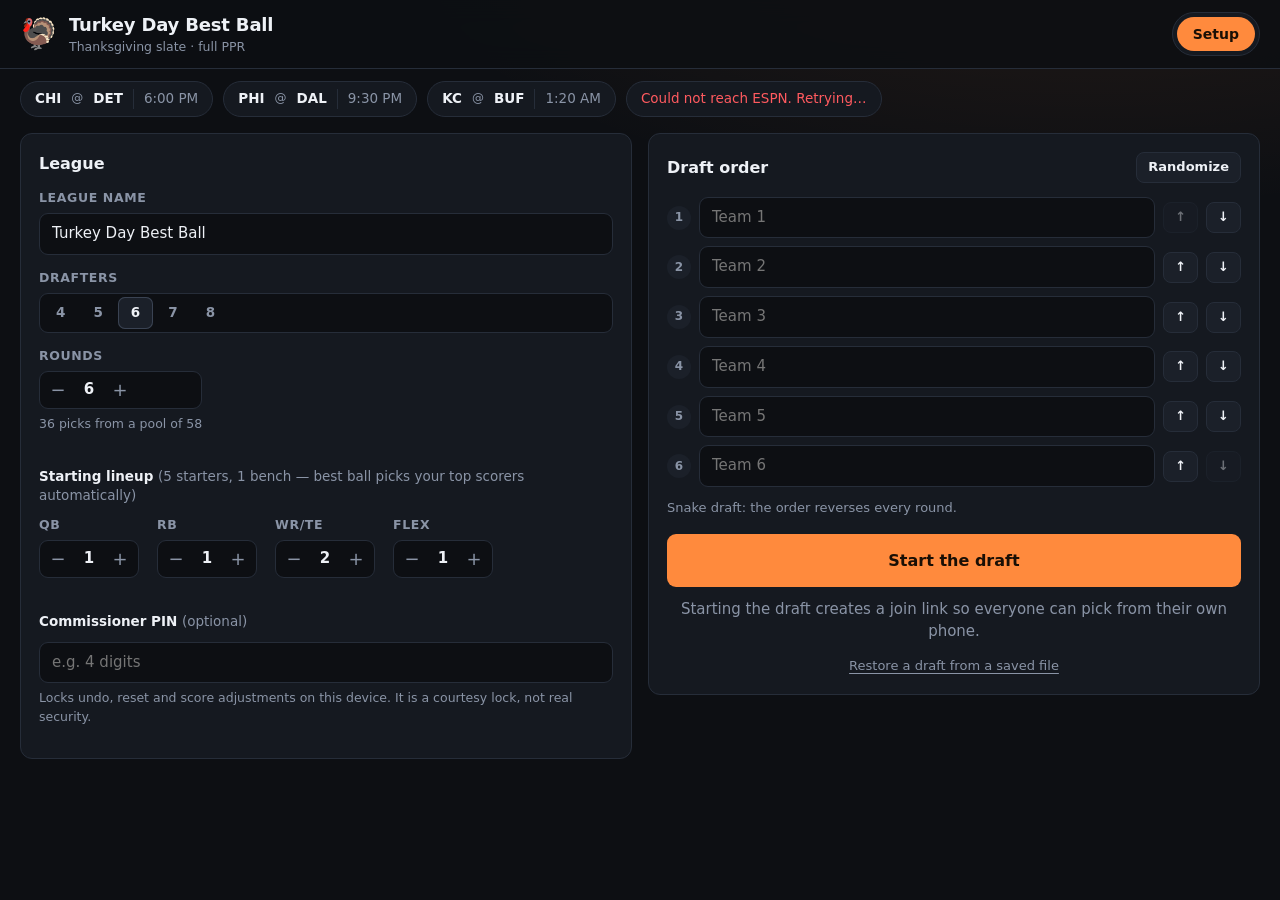
==== live/index.html @ 7f5d502e "Add /live/: phone drafting with live sync through a pub/sub relay Separate copy of the app so the ma" ====
<!doctype html>
<html lang="en">
<head>
<meta charset="utf-8">
<meta name="viewport" content="width=device-width, initial-scale=1, viewport-fit=cover">
<title>Turkey Day Best Ball · Live Draft</title>
<meta name="description" content="Thanksgiving slate best ball draft with live PPR scoring.">
<meta name="theme-color" content="#0d0f13">
<link rel="icon" href="data:image/svg+xml,%3Csvg xmlns='http://www.w3.org/2000/svg' viewBox='0 0 100 100'%3E%3Ctext y='.9em' font-size='90'%3E%F0%9F%A6%83%3C/text%3E%3C/svg%3E">
<link rel="stylesheet" href="../styles.css">
<link rel="stylesheet" href="live.css">
</head>
<body>
<header class="top">
  <div class="brand">
    <span class="logo" aria-hidden="true">🦃</span>
    <div>
      <h1 id="leagueName">Turkey Day Best Ball</h1>
      <p id="subline">Thanksgiving slate · full PPR</p>
    </div>
  </div>
  <nav id="tabs" aria-label="Sections"></nav>
</header>
<section id="games" class="games" aria-label="Today's games"></section>
<main id="view"><p class="loading">Loading player pool…</p></main>
<input type="file" id="restoreFile" accept="application/json,.json" hidden>
<div id="toast" role="status" aria-live="polite"></div>
<script src="app.js" defer></script>
</body>
</html>
---- styles.css ----
:root {
  --bg: #0d0f13;
  --panel: #151920;
  --panel2: #1b2029;
  --line: #262d39;
  --text: #eef1f6;
  --muted: #8a94a6;
  --accent: #ff8a3d;
  --accent-ink: #1a0f05;
  --live: #ff5a5f;
  --good: #3ddc97;
  --qb: #f472b6;
  --rb: #34d399;
  --wr: #60a5fa;
  --te: #c4a1ff;
  --r: 12px;
  color-scheme: dark;
}
* { box-sizing: border-box; }
html, body { margin: 0; }
body {
  background: radial-gradient(1200px 500px at 85% -10%, rgba(255, 138, 61, .10), transparent 60%), var(--bg);
  color: var(--text);
  font: 15px/1.45 ui-sans-serif, system-ui, -apple-system, "Segoe UI", Roboto, Helvetica, Arial, sans-serif;
  -webkit-font-smoothing: antialiased;
  min-height: 100vh;
  padding-bottom: env(safe-area-inset-bottom);
}
h1, h2, h3, p { margin: 0; }
button, input, select { font: inherit; color: inherit; }
button { cursor: pointer; }
button:disabled { opacity: .4; cursor: not-allowed; }
.muted { color: var(--muted); }
.pad { padding: 18px; }
.r { text-align: right; }
.grow { flex: 1; }

/* header */
.top {
  position: sticky; top: 0; z-index: 20;
  display: flex; align-items: center; gap: 16px; flex-wrap: wrap;
  padding: 12px 20px;
  background: rgba(13, 15, 19, .88); backdrop-filter: blur(12px);
  border-bottom: 1px solid var(--line);
}
.brand { display: flex; align-items: center; gap: 12px; min-width: 0; flex: 1; }
.logo { font-size: 30px; line-height: 1; }
.brand h1 { font-size: 18px; font-weight: 750; letter-spacing: -.01em; white-space: nowrap; overflow: hidden; text-overflow: ellipsis; }
.brand p { font-size: 12.5px; color: var(--muted); }
#tabs { display: flex; gap: 4px; background: var(--panel); border: 1px solid var(--line); border-radius: 999px; padding: 4px; }
.tab { border: 0; background: none; padding: 7px 16px; border-radius: 999px; color: var(--muted); font-weight: 600; font-size: 14px; }
.tab.on { background: var(--accent); color: var(--accent-ink); }

/* games strip */
.games { display: flex; gap: 10px; padding: 12px 20px; overflow-x: auto; }
.game {
  display: flex; align-items: center; gap: 10px; flex: 0 0 auto;
  background: var(--panel); border: 1px solid var(--line); border-radius: 999px;
  padding: 7px 14px; font-size: 13.5px; font-variant-numeric: tabular-nums;
}
.game.in { border-color: rgba(255, 90, 95, .5); }
.game.err { color: var(--live); }
.gteam { display: inline-flex; gap: 6px; align-items: baseline; }
.gteam i { font-style: normal; font-weight: 700; }
.at { color: var(--muted); font-size: 12px; }
.gstat { color: var(--muted); padding-left: 10px; border-left: 1px solid var(--line); display: inline-flex; align-items: center; gap: 6px; }
.game.in .gstat { color: var(--live); font-weight: 600; }
.dot { width: 7px; height: 7px; border-radius: 50%; background: var(--live); display: inline-block; animation: pulse 1.4s infinite; }
@keyframes pulse { 50% { opacity: .25; } }

main { padding: 4px 20px 60px; max-width: 1500px; margin: 0 auto; }
.loading { padding: 60px 0; text-align: center; color: var(--muted); }
.panel { background: var(--panel); border: 1px solid var(--line); border-radius: var(--r); padding: 18px; }
.panel.narrow { max-width: 460px; margin: 30px auto; }
.panel h2 { font-size: 16px; display: flex; align-items: center; justify-content: space-between; gap: 10px; margin-bottom: 14px; }
.panel h3 { font-size: 13.5px; margin: 20px 0 10px; }
.panel h3 .muted { font-weight: 400; }

/* buttons + inputs */
.primary, .ghost, .danger, .draftbtn { border-radius: 9px; border: 1px solid transparent; padding: 9px 16px; font-weight: 650; }
.primary { background: var(--accent); color: var(--accent-ink); }
.primary:hover { filter: brightness(1.08); }
.ghost { background: var(--panel2); border-color: var(--line); }
.ghost:hover:not(:disabled) { border-color: #3a4353; }
.danger { background: transparent; border-color: rgba(255, 90, 95, .5); color: var(--live); }
.draftbtn { background: transparent; border-color: var(--accent); color: var(--accent); }
.draftbtn:hover { background: var(--accent); color: var(--accent-ink); }
.link { background: none; border: 0; padding: 0; color: var(--muted); text-decoration: underline; text-underline-offset: 3px; font-size: 13px; }
.link:hover { color: var(--text); }
.center { text-align: center; margin-top: 12px; }
code { background: var(--bg); border: 1px solid var(--line); border-radius: 5px; padding: 0 5px; font-size: 12.5px; }
.sm { padding: 5px 11px; font-size: 13px; border-radius: 8px; }
.big { width: 100%; padding: 14px; font-size: 16px; margin-top: 16px; }
input:not([type=checkbox]), select {
  background: var(--bg); border: 1px solid var(--line); border-radius: 9px; padding: 9px 12px; width: 100%; min-width: 0;
}
input:focus, select:focus, button:focus-visible { outline: 2px solid var(--accent); outline-offset: 1px; }
.seg { display: inline-flex; background: var(--bg); border: 1px solid var(--line); border-radius: 9px; padding: 3px; gap: 2px; }
.seg button { border: 0; background: none; padding: 6px 13px; border-radius: 7px; color: var(--muted); font-weight: 600; font-size: 13.5px; }
.seg button.on { background: var(--panel2); color: var(--text); box-shadow: inset 0 0 0 1px #3a4353; }

/* setup */
.setup { display: grid; grid-template-columns: repeat(auto-fit, minmax(320px, 1fr)); gap: 16px; align-items: start; }
.field { display: flex; flex-direction: column; gap: 6px; margin-bottom: 14px; }
.field label { font-size: 12.5px; color: var(--muted); font-weight: 600; text-transform: uppercase; letter-spacing: .05em; }
.field small { color: var(--muted); font-size: 12.5px; }
.row { display: flex; gap: 18px; flex-wrap: wrap; }
.stepper { display: inline-flex; align-items: center; background: var(--bg); border: 1px solid var(--line); border-radius: 9px; }
.stepper button { border: 0; background: none; width: 36px; height: 36px; font-size: 18px; color: var(--muted); }
.stepper output { min-width: 26px; text-align: center; font-weight: 700; font-variant-numeric: tabular-nums; }
.order { list-style: none; margin: 0; padding: 0; display: grid; gap: 8px; }
.order li { display: flex; gap: 8px; align-items: center; }
.order .num { width: 24px; height: 24px; flex: 0 0 24px; border-radius: 50%; background: var(--panel2); display: grid; place-items: center; font-size: 12px; font-weight: 700; color: var(--muted); }
.order + .muted { margin-top: 12px; font-size: 13px; }
.btnrow { display: flex; gap: 8px; flex-wrap: wrap; margin: 12px 0; }
.inline { display: flex; gap: 8px; }
.inline input[type=number] { max-width: 110px; }
.adjlist { list-style: none; padding: 0; margin: 14px 0 0; display: grid; gap: 6px; }
.adjlist li { display: flex; gap: 10px; align-items: center; }

/* draft */
.draft { display: grid; grid-template-columns: minmax(0, 1fr); gap: 16px; align-items: start; }
.col { display: grid; gap: 14px; min-width: 0; }
.col.side { display: none; }
@media (min-width: 1150px) {
  .draft { grid-template-columns: minmax(430px, 520px) minmax(0, 1fr); }
  .col.side { display: grid; position: sticky; top: 76px; }
}
.clock {
  background: linear-gradient(120deg, rgba(255, 138, 61, .20), rgba(255, 138, 61, .04) 70%), var(--panel);
  border: 1px solid rgba(255, 138, 61, .45); border-radius: var(--r); padding: 16px 18px; display: grid; gap: 10px;
}
.eyebrow { display: block; font-size: 12px; text-transform: uppercase; letter-spacing: .08em; color: var(--accent); font-weight: 700; }
.eyebrow em { font-style: normal; color: var(--muted); font-weight: 500; }
.clock strong { font-size: 26px; letter-spacing: -.02em; margin-right: 8px; }
.otc { color: var(--muted); }
.mine { display: flex; gap: 6px; flex-wrap: wrap; align-items: center; font-size: 13px; }
.deck { margin-left: auto; color: var(--muted); }
.pool { padding: 0; overflow: hidden; }
.tools { display: flex; gap: 10px; flex-wrap: wrap; align-items: center; padding: 14px; border-bottom: 1px solid var(--line); }
.tools input[type=search] { flex: 1; min-width: 140px; width: auto; }
.check { display: inline-flex; gap: 6px; align-items: center; font-size: 13px; color: var(--muted); white-space: nowrap; }
.thead, .prow { display: grid; grid-template-columns: 40px minmax(0, 1fr) 52px 132px; gap: 10px; align-items: center; padding: 0 14px; }
.thead { font-size: 11.5px; text-transform: uppercase; letter-spacing: .06em; color: var(--muted); padding-top: 9px; padding-bottom: 9px; border-bottom: 1px solid var(--line); }
#poolRows { max-height: calc(100vh - 330px); min-height: 320px; overflow-y: auto; }
.prow { padding-top: 9px; padding-bottom: 9px; border-bottom: 1px solid rgba(38, 45, 57, .6); }
.prow:hover { background: var(--panel2); }
.prow.pending { background: rgba(255, 138, 61, .10); }
.prow.taken { opacity: .38; }
.adp { font-weight: 700; color: var(--muted); font-variant-numeric: tabular-nums; }
.who { min-width: 0; }
.who b { font-weight: 650; }
.who small { display: block; color: var(--muted); font-size: 12.5px; }
.proj { font-variant-numeric: tabular-nums; font-weight: 600; }
.act { display: flex; gap: 6px; justify-content: flex-end; }
.gone { color: var(--muted); font-size: 12.5px; }
.foot { padding: 12px 14px; font-size: 12px; color: var(--muted); }
.chip { display: inline-block; font-size: 11px; font-weight: 750; padding: 1px 6px; border-radius: 5px; letter-spacing: .02em; }
.chip.QB { background: rgba(244, 114, 182, .16); color: var(--qb); }
.chip.RB { background: rgba(52, 211, 153, .16); color: var(--rb); }
.chip.WR { background: rgba(96, 165, 250, .16); color: var(--wr); }
.chip.TE { background: rgba(196, 161, 255, .16); color: var(--te); }
.inj { display: inline-grid; place-items: center; width: 16px; height: 16px; margin-left: 6px; border-radius: 4px; background: rgba(255, 90, 95, .18); color: var(--live); font-size: 10.5px; font-weight: 800; vertical-align: 1px; }
.livetag { color: var(--live); font-weight: 750; font-size: 11px; letter-spacing: .04em; }
.fintag { color: var(--muted); font-weight: 700; font-size: 11px; letter-spacing: .04em; }

/* board */
.boardwrap { overflow-x: auto; }
.board { display: grid; grid-template-columns: repeat(var(--n), minmax(112px, 1fr)); gap: 6px; min-width: calc(var(--n) * 118px); }
.bh { font-size: 12.5px; font-weight: 700; text-align: center; padding: 8px 4px; border-radius: 8px; background: var(--panel2); white-space: nowrap; overflow: hidden; text-overflow: ellipsis; }
.bh.on { background: var(--accent); color: var(--accent-ink); }
.cell { border-radius: 9px; padding: 8px 9px; min-height: 66px; display: flex; flex-direction: column; gap: 1px; border: 1px solid transparent; min-width: 0; }
.cell .pn { font-size: 10.5px; color: rgba(255, 255, 255, .55); font-variant-numeric: tabular-nums; }
.cell b { font-size: 13px; line-height: 1.2; font-weight: 650; overflow: hidden; text-overflow: ellipsis; }
.cell small { font-size: 11px; opacity: .8; }
.cell.empty { background: transparent; border: 1px dashed var(--line); }
.cell.empty .pn { color: var(--muted); }
.cell.cur { border: 1px solid var(--accent); background: rgba(255, 138, 61, .10); }
.cell.cur b { color: var(--accent); font-size: 12px; }
.cell.QB { background: rgba(244, 114, 182, .20); border-color: rgba(244, 114, 182, .35); }
.cell.RB { background: rgba(52, 211, 153, .18); border-color: rgba(52, 211, 153, .32); }
.cell.WR { background: rgba(96, 165, 250, .20); border-color: rgba(96, 165, 250, .35); }
.cell.TE { background: rgba(196, 161, 255, .20); border-color: rgba(196, 161, 255, .35); }

/* scores */
.scorebar { display: flex; gap: 10px; align-items: center; flex-wrap: wrap; margin-bottom: 14px; font-size: 13px; }
.cards { display: grid; grid-template-columns: repeat(auto-fill, minmax(310px, 1fr)); gap: 14px; align-items: start; }
.card { background: var(--panel); border: 1px solid var(--line); border-radius: var(--r); overflow: hidden; }
.card.lead { border-color: rgba(255, 138, 61, .6); box-shadow: 0 0 0 1px rgba(255, 138, 61, .25), 0 12px 40px -18px rgba(255, 138, 61, .5); }
.card header { display: flex; align-items: center; gap: 12px; padding: 14px 16px 6px; }
.rank { width: 28px; height: 28px; flex: 0 0 28px; border-radius: 8px; background: var(--panel2); display: grid; place-items: center; font-weight: 800; font-size: 13px; color: var(--muted); }
.card.lead .rank { background: var(--accent); color: var(--accent-ink); }
.card h3 { flex: 1; font-size: 17px; min-width: 0; overflow: hidden; text-overflow: ellipsis; white-space: nowrap; }
.tot { text-align: right; line-height: 1.1; }
.tot strong { font-size: 26px; font-variant-numeric: tabular-nums; letter-spacing: -.02em; }
.tot small { display: block; color: var(--muted); font-size: 11.5px; }
.status { padding: 0 16px 10px 56px; font-size: 12.5px; color: var(--muted); min-height: 18px; }
.card ul { list-style: none; margin: 0; padding: 0; border-top: 1px solid var(--line); }
.card li { display: grid; grid-template-columns: 46px minmax(0, 1fr) auto; gap: 10px; align-items: center; padding: 9px 16px; border-bottom: 1px solid rgba(38, 45, 57, .6); }
.card li:last-child { border-bottom: 0; }
.card li.bn { opacity: .55; background: rgba(0, 0, 0, .18); }
.slot { font-size: 10.5px; font-weight: 750; color: var(--muted); letter-spacing: .05em; }
.card .who small { display: inline; }
.card .who .l1 { display: block; white-space: nowrap; overflow: hidden; text-overflow: ellipsis; }
.card .who .line { display: block; white-space: nowrap; overflow: hidden; text-overflow: ellipsis; }
.pp { font-weight: 700; font-variant-numeric: tabular-nums; font-size: 16px; display: inline-flex; align-items: center; gap: 6px; }
.card li.pre .pp { color: var(--muted); font-weight: 500; }
.rules { margin-top: 20px; color: var(--muted); font-size: 13px; }
.rules summary { cursor: pointer; font-weight: 600; }
.rules p { margin-top: 8px; max-width: 80ch; }

#toast {
  position: fixed; left: 50%; bottom: 26px; transform: translate(-50%, 20px);
  background: #f4f5f7; color: #111; padding: 10px 18px; border-radius: 999px; font-weight: 600; font-size: 14px;
  opacity: 0; pointer-events: none; transition: .2s; z-index: 50; max-width: 90vw; text-align: center;
}
#toast.show { opacity: 1; transform: translate(-50%, 0); }

@media (max-width: 640px) {
  .top { padding: 10px 14px; gap: 10px; }
  #tabs { width: 100%; }
  .tab { flex: 1; padding: 7px 6px; }
  .games, main { padding-left: 14px; padding-right: 14px; }
  .thead, .prow { grid-template-columns: 30px minmax(0, 1fr) 44px 118px; gap: 8px; padding-left: 12px; padding-right: 12px; }
  .clock strong { font-size: 22px; display: block; }
  #poolRows { max-height: none; }
  .deck { margin-left: 0; width: 100%; }
}
@media (prefers-reduced-motion: reduce) { .dot { animation: none; } #toast { transition: none; } }
---- live/live.css ----
/* Extras for the phone-drafting version; base styles come from ../styles.css */
.invite {
  display: flex; gap: 14px; align-items: center; justify-content: space-between; flex-wrap: wrap;
  background: var(--panel); border: 1px dashed #3a4353; border-radius: var(--r); padding: 12px 16px; font-size: 13.5px;
}
.invite > div { flex: 1; min-width: 220px; }
.clock.you {
  border-color: var(--accent);
  background: linear-gradient(120deg, rgba(255, 138, 61, .42), rgba(255, 138, 61, .12) 70%), var(--panel);
  box-shadow: 0 0 0 3px rgba(255, 138, 61, .22);
  animation: glow 1.6s ease-in-out infinite;
}
@keyframes glow { 50% { box-shadow: 0 0 0 7px rgba(255, 138, 61, .10); } }
.game.net { color: var(--muted); }
.sdot { width: 8px; height: 8px; border-radius: 50%; background: var(--muted); display: inline-block; }
.game.net.ok .sdot { background: var(--good); }
.game.net.bad { color: var(--live); border-color: rgba(255, 90, 95, .5); }
.game.net.bad .sdot { background: var(--live); animation: pulse 1.2s infinite; }
.who-list { display: grid; gap: 10px; margin-top: 16px; }
.who-list .ghost { padding: 14px; font-size: 16px; text-align: left; }
.who-list .link { justify-self: center; margin-top: 6px; }
@media (prefers-reduced-motion: reduce) { .clock.you { animation: none; } }
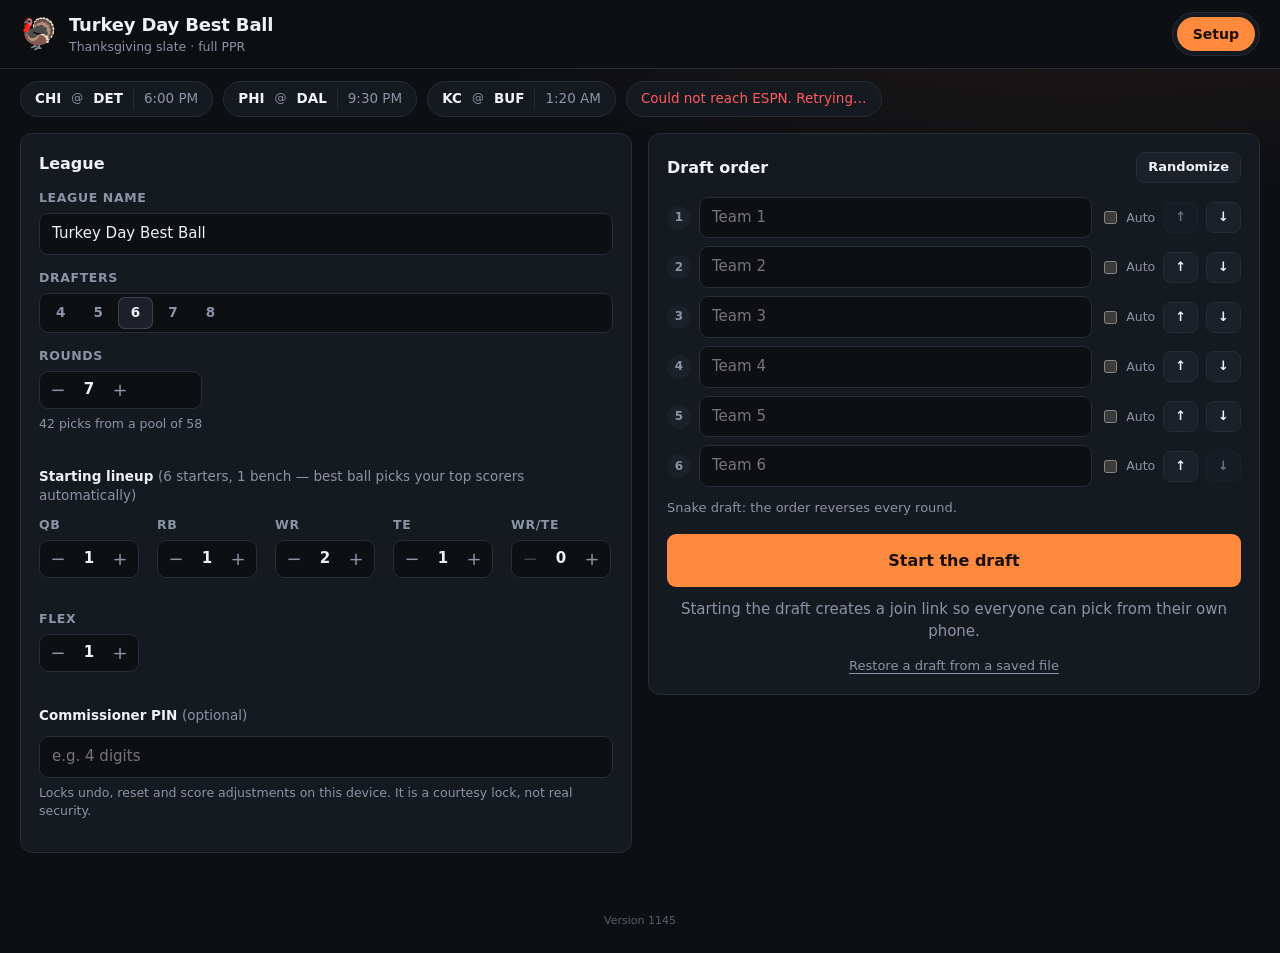
==== commit 6bed4e3b: "Version the script and style URLs so a plain refresh always loads the latest build Co-Authored-By: C" ====
--- a/live/index.html
+++ b/live/index.html
@@ -7,8 +7,8 @@
 <meta name="description" content="Thanksgiving slate best ball draft with live PPR scoring.">
 <meta name="theme-color" content="#0d0f13">
 <link rel="icon" href="data:image/svg+xml,%3Csvg xmlns='http://www.w3.org/2000/svg' viewBox='0 0 100 100'%3E%3Ctext y='.9em' font-size='90'%3E%F0%9F%A6%83%3C/text%3E%3C/svg%3E">
-<link rel="stylesheet" href="../styles.css">
-<link rel="stylesheet" href="live.css">
+<link rel="stylesheet" href="../styles.css?v=1145">
+<link rel="stylesheet" href="live.css?v=1145">
 </head>
 <body>
 <header class="top">
@@ -24,7 +24,8 @@
 <section id="games" class="games" aria-label="Today's games"></section>
 <main id="view"><p class="loading">Loading player pool…</p></main>
 <input type="file" id="restoreFile" accept="application/json,.json" hidden>
+<p class="ver">Version 1145</p>
 <div id="toast" role="status" aria-live="polite"></div>
-<script src="app.js" defer></script>
+<script src="app.js?v=1145" defer></script>
 </body>
 </html>
--- a/styles.css
+++ b/styles.css
@@ -227,3 +227,10 @@
   .deck { margin-left: 0; width: 100%; }
 }
 @media (prefers-reduced-motion: reduce) { .dot { animation: none; } #toast { transition: none; } }
+
+/* autodraft */
+.autobar { display: flex; gap: 10px; align-items: center; flex-wrap: wrap; font-size: 13px; color: var(--muted); }
+.autotag { display: inline-block; font-size: 10px; font-weight: 800; letter-spacing: .06em; padding: 1px 6px; border-radius: 5px; background: rgba(255, 255, 255, .14); color: var(--text); vertical-align: 1px; }
+.bh.on .autotag { background: rgba(0, 0, 0, .22); color: var(--accent-ink); }
+.check.auto { font-size: 12.5px; }
+.ver { text-align: center; color: var(--muted); font-size: 11px; opacity: .6; padding: 0 0 24px; }
--- a/live/live.css
+++ b/live/live.css
@@ -20,3 +20,96 @@
 .who-list .ghost { padding: 14px; font-size: 16px; text-align: left; }
 .who-list .link { justify-self: center; margin-top: 6px; }
 @media (prefers-reduced-motion: reduce) { .clock.you { animation: none; } }
+/* phones: give the player name the room, let the action column shrink to its button */
+@media (max-width: 640px) {
+  .thead, .prow { grid-template-columns: 26px minmax(0, 1fr) 40px minmax(62px, auto); gap: 8px; }
+  .prow .who b { white-space: nowrap; overflow: hidden; text-overflow: ellipsis; display: block; }
+}
+
+/* headshots */
+.av {
+  --s: 40px; --tc: #333;
+  position: relative; flex: 0 0 var(--s); width: var(--s); height: var(--s); border-radius: 50%; overflow: hidden;
+  background: var(--tc); background: color-mix(in srgb, var(--tc) 75%, #000);
+  box-shadow: 0 0 0 2px var(--tc), 0 0 0 3px rgba(255, 255, 255, .14);
+  display: grid; place-items: center;
+}
+.av i { font-style: normal; font-size: calc(var(--s) * .34); font-weight: 800; color: rgba(255, 255, 255, .85); }
+.av img { position: absolute; inset: 0; width: 100%; height: 100%; object-fit: cover; object-position: 50% 0; }
+.av.sm { --s: 34px; }
+.av.xs { --s: 26px; }
+.av.xl { --s: clamp(120px, 26vw, 190px); box-shadow: 0 0 0 4px var(--tc), 0 0 0 6px rgba(255, 255, 255, .25), 0 20px 60px rgba(0, 0, 0, .5); }
+.avrow { display: flex; gap: 11px; align-items: center; }
+.wt { min-width: 0; flex: 1; }
+.card li { grid-template-columns: 42px minmax(0, 1fr) auto; }
+.cell { position: relative; }
+.cell .av { position: absolute; top: 6px; right: 6px; }
+.cell b { padding-right: 26px; }
+
+/* steal / reach */
+.val { display: inline-block; font-size: 10.5px; font-weight: 750; padding: 1px 6px; border-radius: 5px; white-space: nowrap; letter-spacing: .02em; }
+.val.steal { background: rgba(61, 220, 151, .2); color: var(--good); }
+.val.reach { background: rgba(255, 90, 95, .2); color: #ff8589; }
+.val.even { background: rgba(255, 255, 255, .12); color: rgba(255, 255, 255, .8); }
+.cell .val { align-self: flex-start; margin-top: 3px; }
+
+/* pick announcement */
+#announce {
+  --tc: #333;
+  position: fixed; inset: 0; z-index: 60; display: grid; place-items: center; pointer-events: none;
+  opacity: 0; transition: opacity .25s;
+  background: rgba(8, 9, 12, .9);
+  background: radial-gradient(circle at 50% 38%, color-mix(in srgb, var(--tc) 60%, transparent), rgba(8, 9, 12, .92) 68%);
+}
+#announce.show { opacity: 1; }
+.acard { text-align: center; display: grid; justify-items: center; gap: 8px; padding: 24px; transform: scale(.9) translateY(10px); transition: transform .4s cubic-bezier(.2, 1.5, .4, 1); }
+#announce.show .acard { transform: none; }
+.acard .eyebrow { color: #fff; opacity: .8; margin-bottom: 14px; font-size: 13px; }
+.acard h2 { font-size: clamp(34px, 7.5vw, 84px); letter-spacing: -.03em; line-height: 1; text-wrap: balance; }
+.ateam { font-size: clamp(16px, 2.4vw, 26px); color: rgba(255, 255, 255, .82); margin-top: 16px; }
+.ameta { font-size: clamp(14px, 1.8vw, 18px); color: rgba(255, 255, 255, .78); display: flex; gap: 8px; align-items: center; flex-wrap: wrap; justify-content: center; margin-top: 6px; }
+.ameta .val { font-size: 12.5px; padding: 2px 8px; }
+@media (prefers-reduced-motion: reduce) { #announce, .acard { transition: none; } }
+
+/* over/under game */
+#ouAs { width: auto; padding: 6px 10px; margin-left: 6px; }
+.oulb { display: grid; grid-template-columns: repeat(auto-fit, minmax(150px, 1fr)); gap: 10px; margin-bottom: 20px; }
+.oulbc { background: var(--panel); border: 1px solid var(--line); border-radius: var(--r); padding: 12px 14px; display: grid; grid-template-columns: auto minmax(0, 1fr) auto; gap: 0 10px; align-items: center; }
+.oulbc .rank { grid-row: span 2; }
+.oulbc b { overflow: hidden; text-overflow: ellipsis; white-space: nowrap; }
+.oulbc strong { grid-row: span 2; font-size: 26px; font-variant-numeric: tabular-nums; letter-spacing: -.02em; }
+.oulbc small { grid-column: 2; color: var(--muted); font-size: 12px; }
+.oulbc.lead { border-color: rgba(255, 138, 61, .6); }
+.oulbc.lead .rank { background: var(--accent); color: var(--accent-ink); }
+.ousec { margin-bottom: 20px; }
+.ousec h3 { font-size: 12px; text-transform: uppercase; letter-spacing: .07em; color: var(--muted); margin: 0 0 8px 4px; }
+.ourows { background: var(--panel); border: 1px solid var(--line); border-radius: var(--r); overflow: hidden; }
+.ourow { display: grid; grid-template-columns: minmax(0, 1fr) 104px auto; gap: 8px 14px; align-items: center; padding: 12px 16px; border-bottom: 1px solid rgba(38, 45, 57, .6); }
+.ourow:last-child { border-bottom: 0; }
+.ourow.won { background: rgba(61, 220, 151, .07); }
+.oul { display: flex; gap: 11px; align-items: center; min-width: 0; }
+.oul b { display: block; white-space: nowrap; overflow: hidden; text-overflow: ellipsis; }
+.oul small, .ouline small { display: block; color: var(--muted); font-size: 12px; }
+.ouline { text-align: center; }
+.ouline strong { font-size: 22px; font-variant-numeric: tabular-nums; letter-spacing: -.01em; }
+.oubtns { display: flex; gap: 6px; }
+.oub { border: 1px solid var(--line); background: var(--panel2); border-radius: 9px; padding: 9px 14px; font-weight: 650; min-width: 74px; }
+.oub:hover:not(:disabled) { border-color: #3a4353; }
+.oub.on { background: var(--accent); border-color: var(--accent); color: var(--accent-ink); }
+.oub.unsaved { box-shadow: 0 0 0 2px var(--bg), 0 0 0 4px rgba(255, 138, 61, .55); }
+.oub:disabled { opacity: .4; }
+.oub.on:disabled, .oub.hit:disabled { opacity: 1; }
+.oub.hit { border-color: var(--good); color: var(--good); }
+.oub.on.hit { background: var(--good); border-color: var(--good); color: #062a1b; }
+.ourow.lost .oub.on { background: transparent; border-color: rgba(255, 90, 95, .6); color: #ff8589; text-decoration: line-through; }
+.ouwho { grid-column: 1 / -1; display: flex; gap: 6px 18px; flex-wrap: wrap; font-size: 12.5px; color: var(--muted); }
+.ouwho b { color: var(--text); font-weight: 600; }
+.ousubmit { position: sticky; bottom: 14px; margin-top: 16px; z-index: 10; }
+.ousubmit .big { margin: 0; box-shadow: 0 12px 34px rgba(0, 0, 0, .6); }
+.ico { width: 34px; height: 34px; flex: 0 0 34px; border-radius: 50%; display: grid; place-items: center; background: var(--panel2); border: 1px solid var(--line); font-size: 15px; font-weight: 800; }
+@media (max-width: 640px) {
+  .ourow { grid-template-columns: minmax(0, 1fr) auto; }
+  .ouline { text-align: right; }
+  .oubtns { grid-column: 1 / -1; }
+  .oub { flex: 1; padding: 12px; }
+}
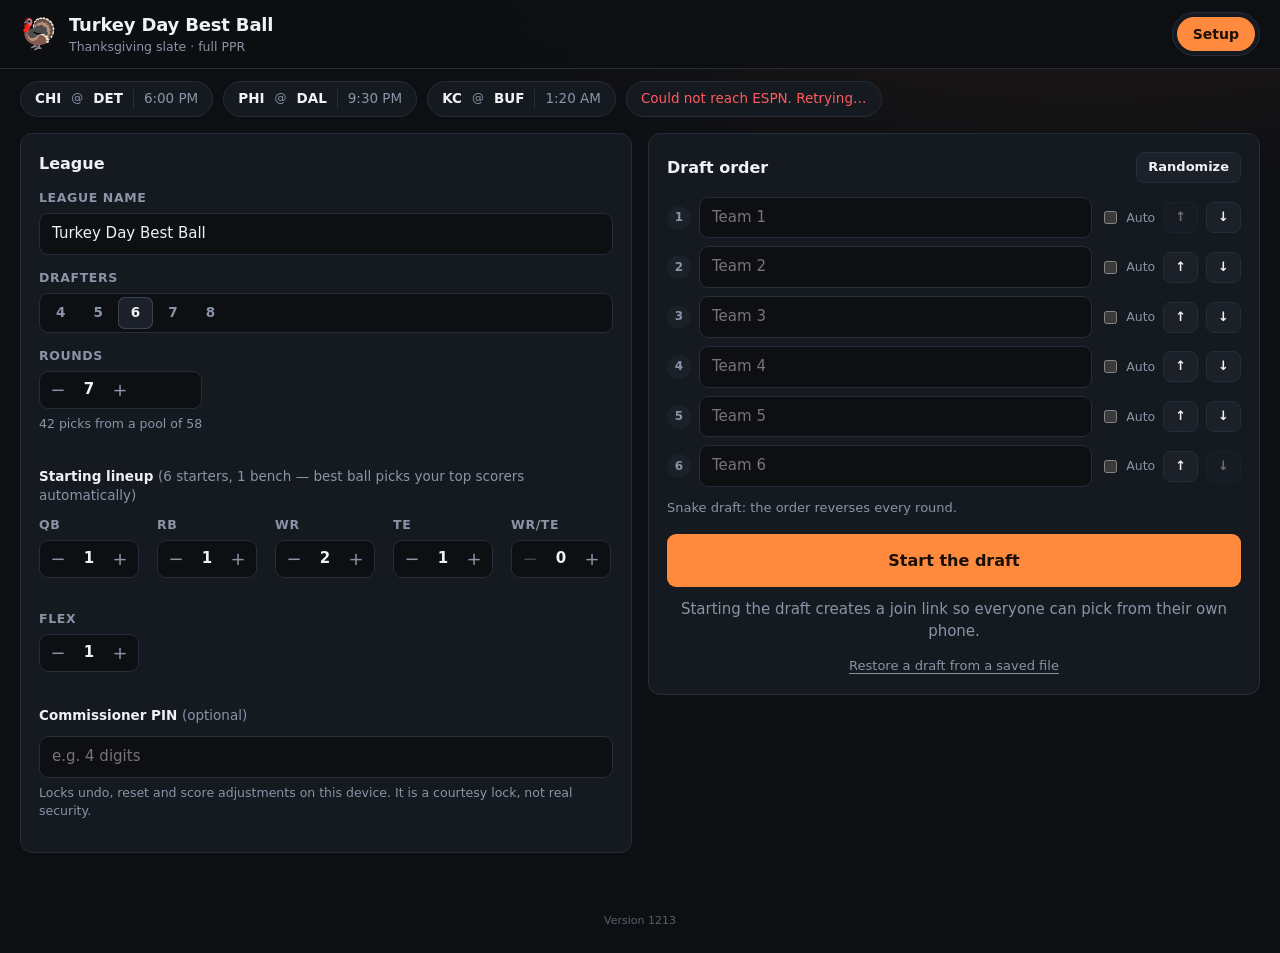
==== commit f5027e11: "live: My team tab with tap-to-expand scoring breakdowns; players tappable on Scores Co-Authored-By: " ====
--- a/live/index.html
+++ b/live/index.html
@@ -7,8 +7,8 @@
 <meta name="description" content="Thanksgiving slate best ball draft with live PPR scoring.">
 <meta name="theme-color" content="#0d0f13">
 <link rel="icon" href="data:image/svg+xml,%3Csvg xmlns='http://www.w3.org/2000/svg' viewBox='0 0 100 100'%3E%3Ctext y='.9em' font-size='90'%3E%F0%9F%A6%83%3C/text%3E%3C/svg%3E">
-<link rel="stylesheet" href="../styles.css?v=1145">
-<link rel="stylesheet" href="live.css?v=1145">
+<link rel="stylesheet" href="../styles.css?v=1213">
+<link rel="stylesheet" href="live.css?v=1213">
 </head>
 <body>
 <header class="top">
@@ -24,8 +24,8 @@
 <section id="games" class="games" aria-label="Today's games"></section>
 <main id="view"><p class="loading">Loading player pool…</p></main>
 <input type="file" id="restoreFile" accept="application/json,.json" hidden>
-<p class="ver">Version 1145</p>
+<p class="ver">Version 1213</p>
 <div id="toast" role="status" aria-live="polite"></div>
-<script src="app.js?v=1145" defer></script>
+<script src="app.js?v=1213" defer></script>
 </body>
 </html>
--- a/live/live.css
+++ b/live/live.css
@@ -113,3 +113,27 @@
   .oubtns { grid-column: 1 / -1; }
   .oub { flex: 1; padding: 12px; }
 }
+
+/* my team + scoring breakdown */
+#tabs { overflow-x: auto; max-width: 100%; scrollbar-width: none; }
+.tab { white-space: nowrap; }
+.tap { cursor: pointer; }
+.tap:hover { background: var(--panel2); }
+.chev { color: var(--muted); font-size: 11px; margin-left: 2px; }
+.card li.bdli { display: block; padding: 2px 16px 14px; background: rgba(0, 0, 0, .16); }
+.bd { background: var(--bg); border: 1px solid var(--line); border-radius: 10px; padding: 10px 13px; font-size: 13.5px; }
+.bd > div { display: flex; justify-content: space-between; gap: 12px; padding: 3px 0; color: var(--muted); font-variant-numeric: tabular-nums; }
+.bd > div span:last-child { color: var(--text); }
+.bd .tt { color: var(--text); font-weight: 700; border-top: 1px solid var(--line); margin-top: 6px; padding-top: 8px; }
+.bdh { font-size: 11px; text-transform: uppercase; letter-spacing: .06em; color: var(--muted); margin-bottom: 5px; }
+.mewrap { max-width: 660px; margin: 0 auto; display: grid; gap: 14px; }
+.mehero {
+  display: flex; justify-content: space-between; align-items: center; gap: 14px;
+  background: linear-gradient(120deg, rgba(255, 138, 61, .20), rgba(255, 138, 61, .04) 70%), var(--panel);
+  border: 1px solid rgba(255, 138, 61, .45); border-radius: var(--r); padding: 16px 18px;
+}
+.mehero h2 { font-size: 26px; letter-spacing: -.02em; line-height: 1.15; }
+.mehero .muted { font-size: 13px; margin-top: 2px; }
+.mehero .tot strong { font-size: 42px; }
+#meAs { width: auto; padding: 6px 10px; margin-left: 6px; }
+@media (max-width: 640px) { .tab { flex: 0 0 auto; padding: 7px 12px; } }
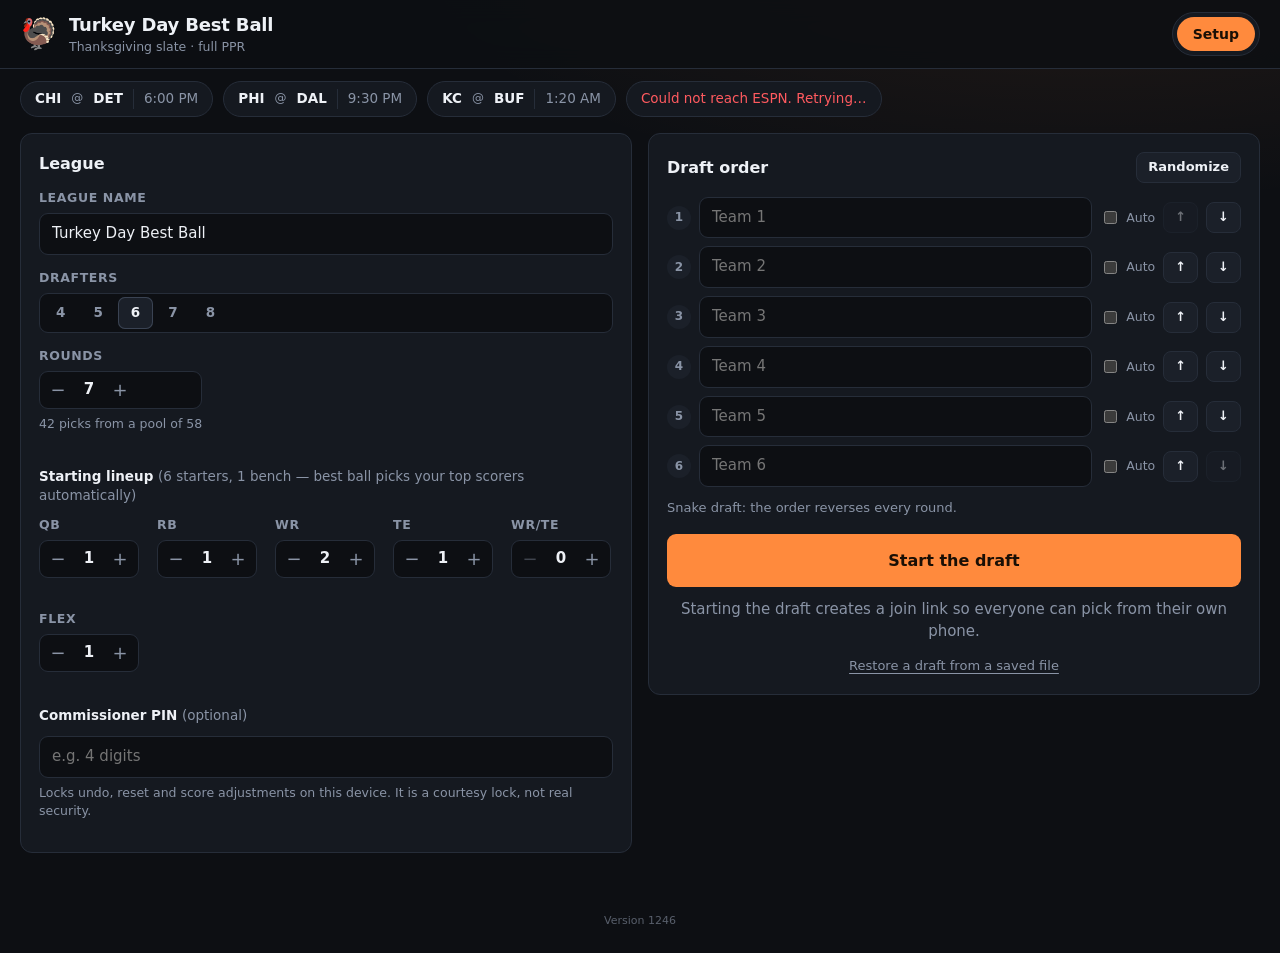
==== commit 14733888: "Add the draft recap video and a recap page, linked from the Scores tab Co-Authored-By: Claude Fable " ====
--- a/live/index.html
+++ b/live/index.html
@@ -7,8 +7,8 @@
 <meta name="description" content="Thanksgiving slate best ball draft with live PPR scoring.">
 <meta name="theme-color" content="#0d0f13">
 <link rel="icon" href="data:image/svg+xml,%3Csvg xmlns='http://www.w3.org/2000/svg' viewBox='0 0 100 100'%3E%3Ctext y='.9em' font-size='90'%3E%F0%9F%A6%83%3C/text%3E%3C/svg%3E">
-<link rel="stylesheet" href="../styles.css?v=1213">
-<link rel="stylesheet" href="live.css?v=1213">
+<link rel="stylesheet" href="../styles.css?v=1246">
+<link rel="stylesheet" href="live.css?v=1246">
 </head>
 <body>
 <header class="top">
@@ -24,8 +24,8 @@
 <section id="games" class="games" aria-label="Today's games"></section>
 <main id="view"><p class="loading">Loading player pool…</p></main>
 <input type="file" id="restoreFile" accept="application/json,.json" hidden>
-<p class="ver">Version 1213</p>
+<p class="ver">Version 1246</p>
 <div id="toast" role="status" aria-live="polite"></div>
-<script src="app.js?v=1213" defer></script>
+<script src="app.js?v=1246" defer></script>
 </body>
 </html>
--- a/styles.css
+++ b/styles.css
@@ -234,3 +234,4 @@
 .bh.on .autotag { background: rgba(0, 0, 0, .22); color: var(--accent-ink); }
 .check.auto { font-size: 12.5px; }
 .ver { text-align: center; color: var(--muted); font-size: 11px; opacity: .6; padding: 0 0 24px; }
+a.ghost, a.primary { text-decoration: none; display: inline-block; }
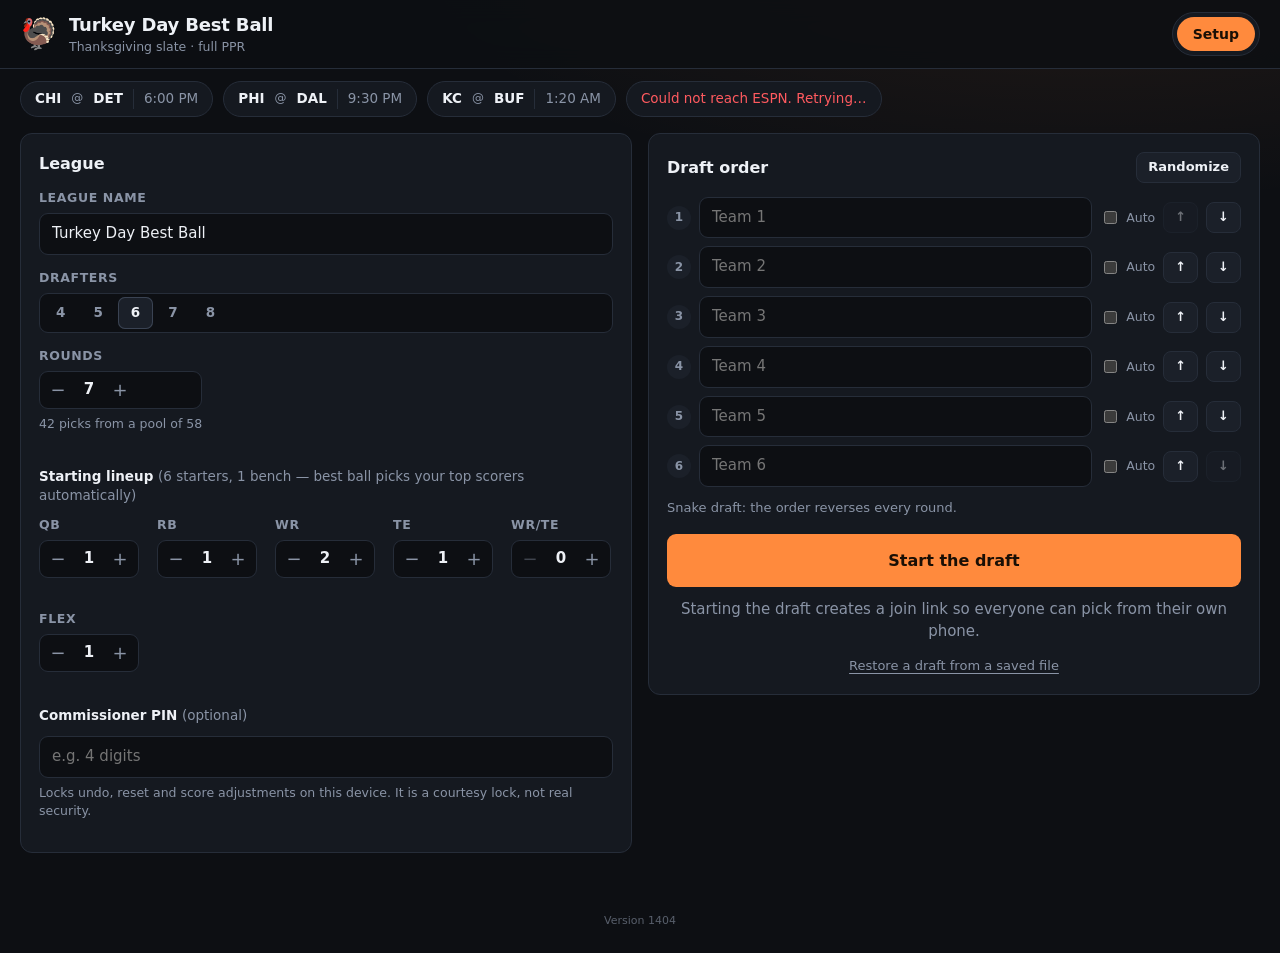
==== commit a620e732: "Show a live projected total next to each team's score Once games start, team totals show 'on pace fo" ====
--- a/live/index.html
+++ b/live/index.html
@@ -7,8 +7,8 @@
 <meta name="description" content="Thanksgiving slate best ball draft with live PPR scoring.">
 <meta name="theme-color" content="#0d0f13">
 <link rel="icon" href="data:image/svg+xml,%3Csvg xmlns='http://www.w3.org/2000/svg' viewBox='0 0 100 100'%3E%3Ctext y='.9em' font-size='90'%3E%F0%9F%A6%83%3C/text%3E%3C/svg%3E">
-<link rel="stylesheet" href="../styles.css?v=1246">
-<link rel="stylesheet" href="live.css?v=1246">
+<link rel="stylesheet" href="../styles.css?v=1404">
+<link rel="stylesheet" href="live.css?v=1404">
 </head>
 <body>
 <header class="top">
@@ -24,8 +24,8 @@
 <section id="games" class="games" aria-label="Today's games"></section>
 <main id="view"><p class="loading">Loading player pool…</p></main>
 <input type="file" id="restoreFile" accept="application/json,.json" hidden>
-<p class="ver">Version 1246</p>
+<p class="ver">Version 1404</p>
 <div id="toast" role="status" aria-live="polite"></div>
-<script src="app.js?v=1246" defer></script>
+<script src="app.js?v=1404" defer></script>
 </body>
 </html>
--- a/styles.css
+++ b/styles.css
@@ -193,7 +193,8 @@
 .card h3 { flex: 1; font-size: 17px; min-width: 0; overflow: hidden; text-overflow: ellipsis; white-space: nowrap; }
 .tot { text-align: right; line-height: 1.1; }
 .tot strong { font-size: 26px; font-variant-numeric: tabular-nums; letter-spacing: -.02em; }
-.tot small { display: block; color: var(--muted); font-size: 11.5px; }
+.tot small { display: block; color: var(--muted); font-size: 11.5px; white-space: nowrap; }
+.tot small.pace { color: var(--text, inherit); font-weight: 600; font-size: 12.5px; }
 .status { padding: 0 16px 10px 56px; font-size: 12.5px; color: var(--muted); min-height: 18px; }
 .card ul { list-style: none; margin: 0; padding: 0; border-top: 1px solid var(--line); }
 .card li { display: grid; grid-template-columns: 46px minmax(0, 1fr) auto; gap: 10px; align-items: center; padding: 9px 16px; border-bottom: 1px solid rgba(38, 45, 57, .6); }
